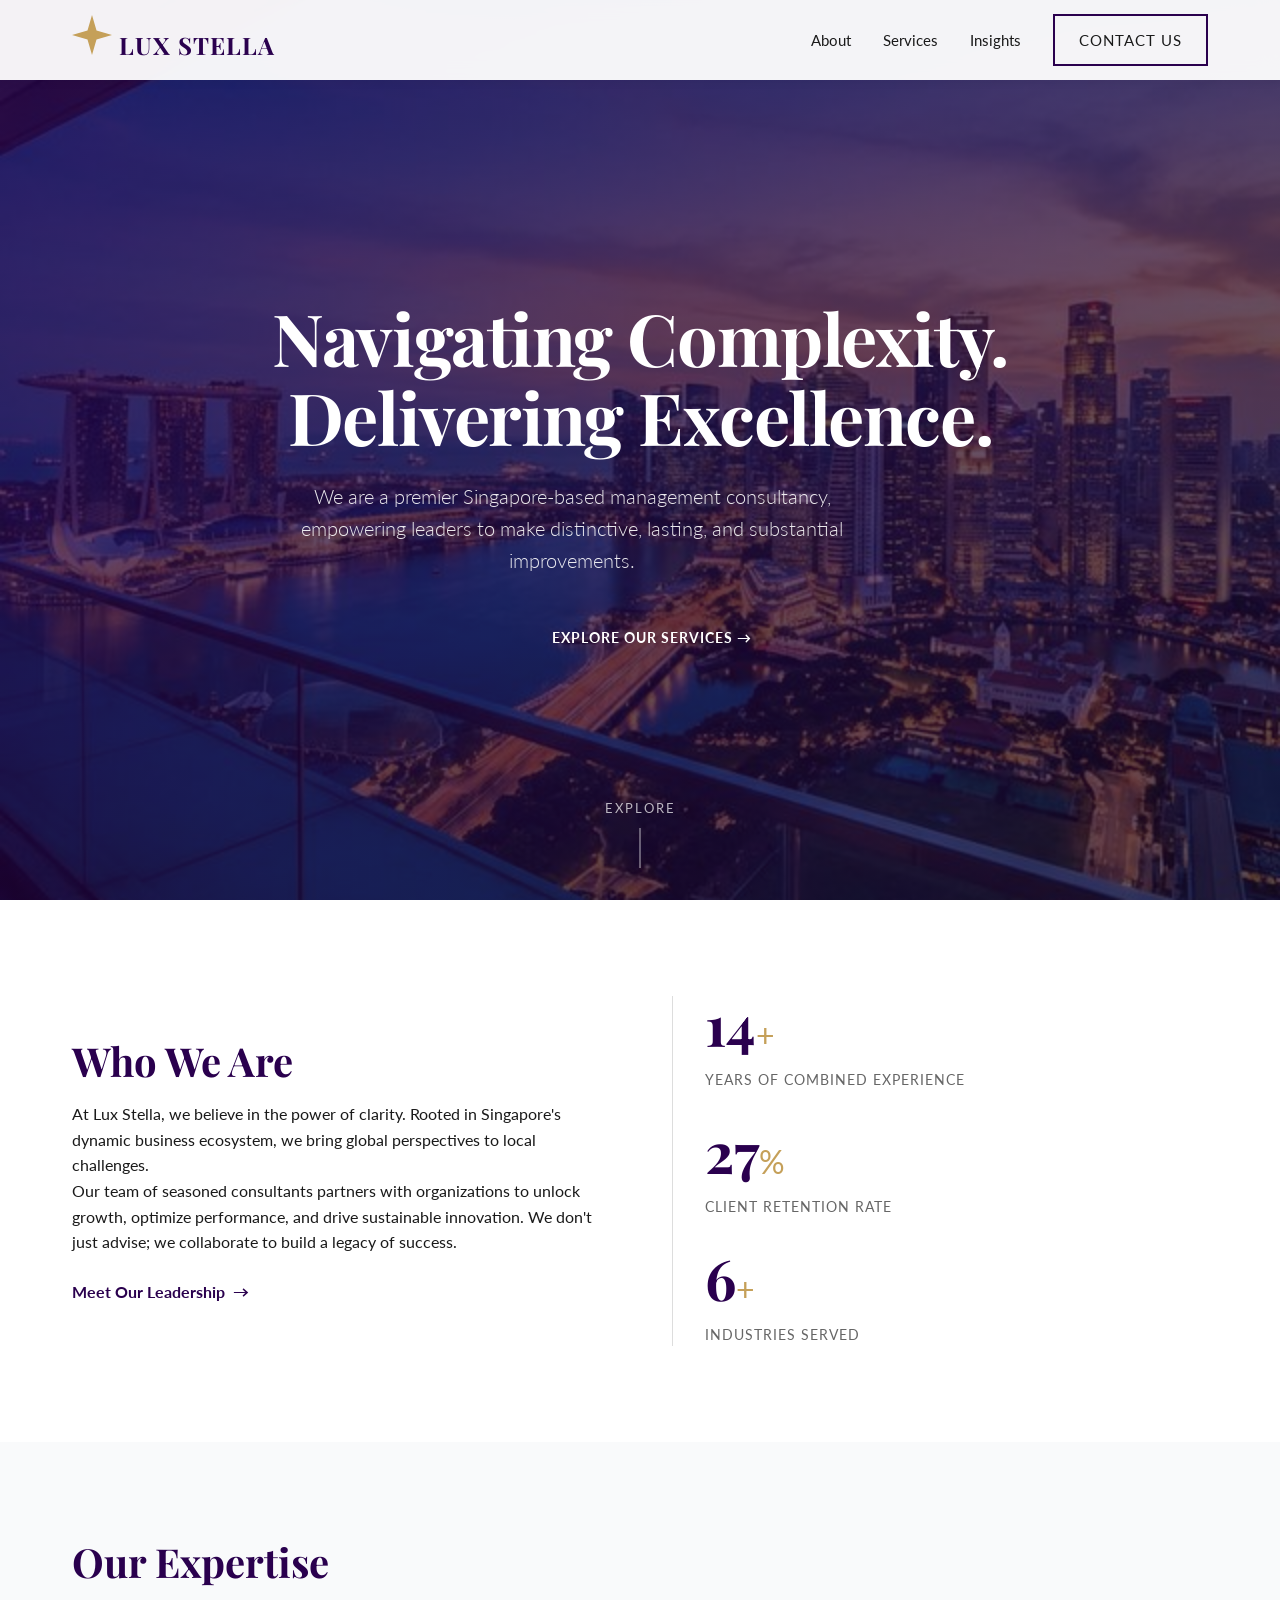
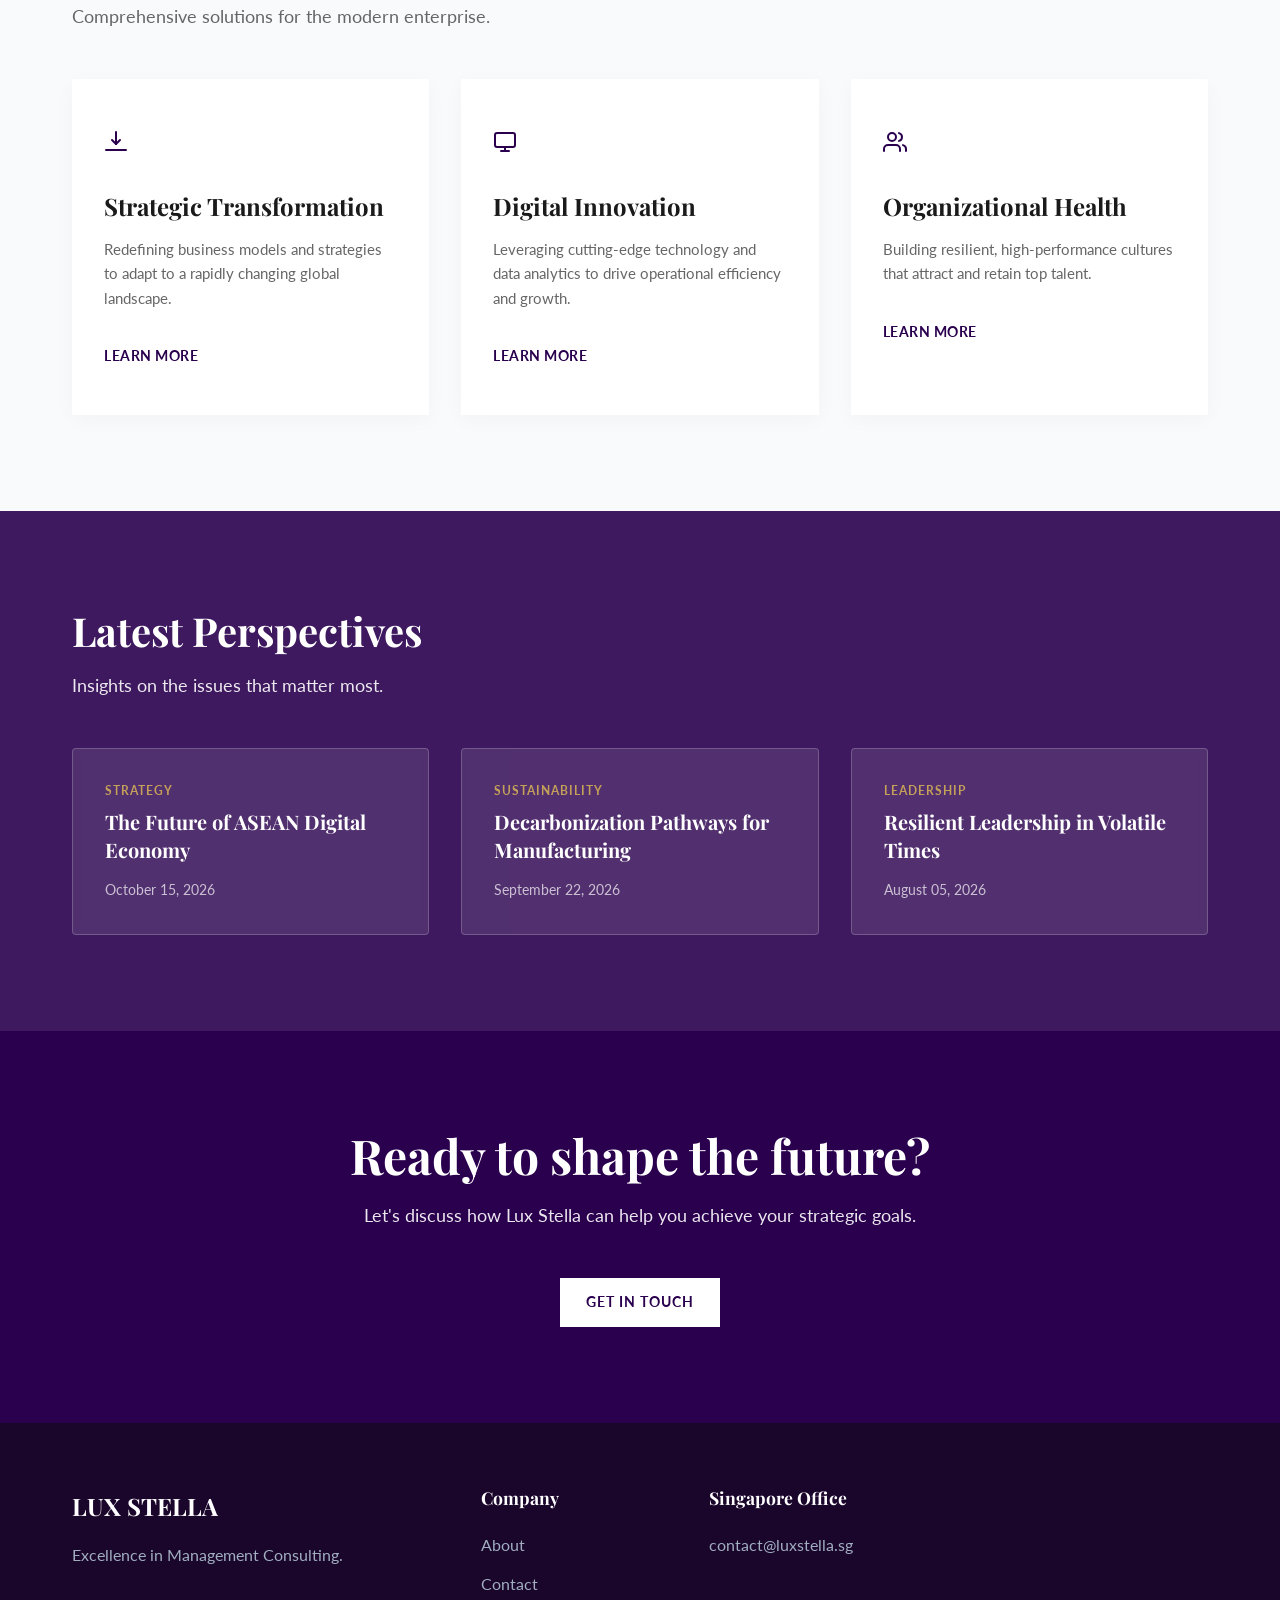
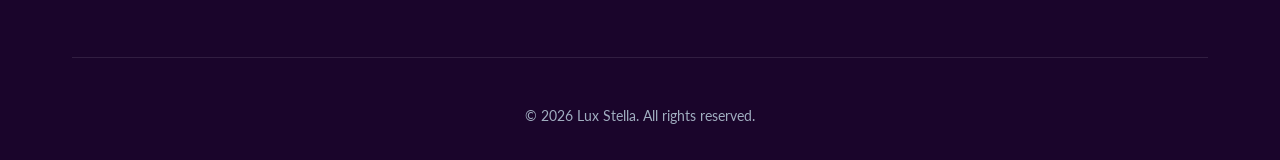
==== index.html @ b2b8a936 "Initial release" ====
<!DOCTYPE html>
<html lang="en">

<head>
    <meta charset="UTF-8">
    <meta name="viewport" content="width=device-width, initial-scale=1.0">
    <title>Lux Stella | Premier Management Consultancy</title>
    <meta name="description"
        content="Luxstella.sg is a premier Singapore-based management consultancy firm delivering strategic excellence and transformative solutions.">

    <!-- Google Fonts -->
    <link rel="preconnect" href="https://fonts.googleapis.com">
    <link rel="preconnect" href="https://fonts.gstatic.com" crossorigin>
    <link
        href="https://fonts.googleapis.com/css2?family=Playfair+Display:ital,wght@0,400;0,700;1,400&family=Lato:wght@300;400;700&display=swap"
        rel="stylesheet">

    <link rel="stylesheet" href="style.css">
</head>

<body>

    <header class="header">
        <div class="container header-container">
            <a href="#" class="logo">
                <svg width="40" height="40" viewBox="0 0 40 40" fill="none" xmlns="http://www.w3.org/2000/svg"
                    class="logo-icon">
                    <path d="M20 0L24.5 15.5L40 20L24.5 24.5L20 40L15.5 24.5L0 20L15.5 15.5L20 0Z" fill="#C5A059" />
                </svg>
                LUX STELLA
            </a>
            <nav class="nav">
                <ul class="nav-list">
                    <li><a href="#about">About</a></li>
                    <li><a href="#services">Services</a></li>
                    <li><a href="#insights">Insights</a></li>

                    <li><a href="contact.html" class="btn btn-outline">Contact Us</a></li>
                </ul>
                <button class="mobile-menu-btn" aria-label="Toggle Navigation">
                    <span></span>
                    <span></span>
                    <span></span>
                </button>
            </nav>
        </div>
    </header>

    <main>
        <section class="hero" id="hero">
            <div class="hero-overlay"></div>
            <div class="container hero-content fade-in-up">
                <h1 class="hero-title">Navigating Complexity.<br>Delivering Excellence.</h1>
                <p class="hero-subtitle">We are a premier Singapore-based management consultancy, empowering leaders to
                    make distinctive, lasting, and substantial improvements.</p>
                <div class="hero-buttons">
                    <a href="#services" class="btn btn-text">Explore Our Services &rarr;</a>
                </div>
            </div>
            <div class="scroll-indicator">
                <span>Explore</span>
                <div class="line"></div>
            </div>
        </section>

        <section class="about section" id="about">
            <div class="container">
                <div class="grid-2-col">
                    <div class="about-text fade-in-left">
                        <h2 class="section-title">Who We Are</h2>
                        <p class="section-desc">At Lux Stella, we believe in the power of clarity. Rooted in Singapore's
                            dynamic business ecosystem, we bring global perspectives to local challenges.</p>
                        <p>Our team of seasoned consultants partners with organizations to unlock growth, optimize
                            performance, and drive sustainable innovation. We don't just advise; we collaborate to build
                            a legacy of success.</p>
                        <a href="#team" class="link-arrow">Meet Our Leadership</a>
                    </div>
                    <div class="about-stats fade-in-right">
                        <div class="stat-item">
                            <span class="stat-number" data-target="50">0</span><span class="stat-symbol">+</span>
                            <span class="stat-label">Years of Combined Experience</span>
                        </div>
                        <div class="stat-item">
                            <span class="stat-number" data-target="100">0</span><span class="stat-symbol">%</span>
                            <span class="stat-label">Client Retention Rate</span>
                        </div>
                        <div class="stat-item">
                            <span class="stat-number" data-target="20">0</span><span class="stat-symbol">+</span>
                            <span class="stat-label">Industries Served</span>
                        </div>
                    </div>
                </div>
            </div>
        </section>

        <section class="services section bg-light" id="services">
            <div class="container">
                <div class="section-header text-center fade-in-up">
                    <h2 class="section-title">Our Expertise</h2>
                    <p class="section-subtitle">Comprehensive solutions for the modern enterprise.</p>
                </div>
                <div class="services-grid">
                    <div class="service-card fade-in-up delay-100">
                        <div class="service-icon">
                            <svg xmlns="http://www.w3.org/2000/svg" width="24" height="24" viewBox="0 0 24 24"
                                fill="none" stroke="currentColor" stroke-width="2" stroke-linecap="round"
                                stroke-linejoin="round">
                                <path d="M2 20h20" />
                                <path d="m16 10-4 4-4-4" />
                                <path d="M12 2v12" />
                            </svg>
                        </div>
                        <h3>Strategic Transformation</h3>
                        <p>Redefining business models and strategies to adapt to a rapidly changing global landscape.
                        </p>
                        <a href="#" class="service-link">Learn more</a>
                    </div>
                    <div class="service-card fade-in-up delay-200">
                        <div class="service-icon">
                            <svg xmlns="http://www.w3.org/2000/svg" width="24" height="24" viewBox="0 0 24 24"
                                fill="none" stroke="currentColor" stroke-width="2" stroke-linecap="round"
                                stroke-linejoin="round">
                                <rect width="20" height="14" x="2" y="3" rx="2" />
                                <line x1="8" x2="16" y1="21" y2="21" />
                                <line x1="12" x2="12" y1="17" y2="21" />
                            </svg>
                        </div>
                        <h3>Digital Innovation</h3>
                        <p>Leveraging cutting-edge technology and data analytics to drive operational efficiency and
                            growth.</p>
                        <a href="#" class="service-link">Learn more</a>
                    </div>
                    <div class="service-card fade-in-up delay-300">
                        <div class="service-icon">
                            <svg xmlns="http://www.w3.org/2000/svg" width="24" height="24" viewBox="0 0 24 24"
                                fill="none" stroke="currentColor" stroke-width="2" stroke-linecap="round"
                                stroke-linejoin="round">
                                <path d="M17 21v-2a4 4 0 0 0-4-4H5a4 4 0 0 0-4 4v2" />
                                <circle cx="9" cy="7" r="4" />
                                <path d="M23 21v-2a4 4 0 0 0-3-3.87" />
                                <path d="M16 3.13a4 4 0 0 1 0 7.75" />
                            </svg>
                        </div>
                        <h3>Organizational Health</h3>
                        <p>Building resilient, high-performance cultures that attract and retain top talent.</p>
                        <a href="#" class="service-link">Learn more</a>
                    </div>
                </div>
            </div>
        </section>

        <section class="insights section" id="insights">
            <div class="container">
                <div class="section-header text-center fade-in-up">
                    <h2 class="section-title" style="color: white;">Latest Perspectives</h2>
                    <p class="section-subtitle" style="color: rgba(255,255,255,0.9);">Insights on the issues that matter
                        most.</p>
                </div>
                <div class="insights-grid">
                    <div class="insight-card fade-in-up delay-100">
                        <div class="insight-content">
                            <div class="insight-category">Strategy</div>
                            <h3 class="insight-title">The Future of ASEAN Digital Economy</h3>
                            <div class="insight-date">October 15, 2026</div>
                        </div>
                    </div>
                    <div class="insight-card fade-in-up delay-200">
                        <div class="insight-content">
                            <div class="insight-category">Sustainability</div>
                            <h3 class="insight-title">Decarbonization Pathways for Manufacturing</h3>
                            <div class="insight-date">September 22, 2026</div>
                        </div>
                    </div>
                    <div class="insight-card fade-in-up delay-300">
                        <div class="insight-content">
                            <div class="insight-category">Leadership</div>
                            <h3 class="insight-title">Resilient Leadership in Volatile Times</h3>
                            <div class="insight-date">August 05, 2026</div>
                        </div>
                    </div>
                </div>
            </div>
        </section>







        <section class="cta section" id="contact">
            <div class="container cta-container fade-in-up">
                <h2 class="cta-title">Ready to shape the future?</h2>
                <p class="cta-desc">Let's discuss how Lux Stella can help you achieve your strategic goals.</p>
                <a href="contact.html" class="btn btn-white">Get in Touch</a>
            </div>
        </section>
    </main>

    <footer class="footer">
        <div class="container">
            <div class="footer-grid">
                <div class="footer-brand">
                    <a href="#" class="logo-footer">LUX STELLA</a>
                    <p>Excellence in Management Consulting.</p>
                </div>
                <div class="footer-links">
                    <h4>Company</h4>
                    <ul>
                        <li><a href="#about">About</a></li>

                        <li><a href="contact.html">Contact</a></li>
                    </ul>
                </div>

                <div class="footer-contact">
                    <h4>Singapore Office</h4>
                    <p>contact@luxstella.sg</p>
                </div>
            </div>
            <div class="footer-bottom">
                <p>&copy; 2026 Lux Stella. All rights reserved.</p>
            </div>
        </div>
    </footer>

    <script src="script.js"></script>
</body>

</html>
---- style.css ----
:root {
    --primary-color: #2A004E;
    /* Deep Regal Purple */
    --accent-color: #C5A059;
    /* Muted Gold */
    --text-dark: #1A1A1A;
    --text-light: #F5F5F5;
    --bg-light: #F9FAFB;
    --white: #FFFFFF;
    --transition-speed: 0.4s;
    --font-heading: 'Playfair Display', serif;
    --font-body: 'Lato', sans-serif;
}

/* ... existing code ... */

/* Fallback/Overlay if image fails or for readability */
.hero-overlay {
    position: absolute;
    top: 0;
    left: 0;
    width: 100%;
    height: 100%;
    background: linear-gradient(135deg, rgba(42, 0, 78, 0.85) 0%, rgba(0, 0, 0, 0.6) 100%);
    z-index: 1;
}

/* ... existing code ... */

.image-divider::before {
    content: '';
    position: absolute;
    top: 0;
    left: 0;
    width: 100%;
    height: 100%;
    background: rgba(42, 0, 78, 0.6);
    /* Purple overlay */
}

/* ... existing code ... */

/* Footer */
.footer {
    background-color: #1a052b;
    /* Darker purple/black for footer */
    color: #a0aec0;
    padding: 4rem 0 2rem;
}

* {
    margin: 0;
    padding: 0;
    box-sizing: border-box;
}

html {
    scroll-behavior: smooth;
}

body {
    font-family: var(--font-body);
    color: var(--text-dark);
    line-height: 1.6;
    background-color: var(--white);
    overflow-x: hidden;
}

/* Typography */
h1,
h2,
h3,
h4,
h5,
h6 {
    font-family: var(--font-heading);
    font-weight: 700;
    line-height: 1.2;
}

a {
    text-decoration: none;
    color: inherit;
    transition: color var(--transition-speed) ease;
}

ul {
    list-style: none;
}

.container {
    max-width: 1200px;
    margin: 0 auto;
    padding: 0 2rem;
}

.section {
    padding: 6rem 0;
}

.section-title {
    font-size: 2.5rem;
    margin-bottom: 1rem;
    color: var(--primary-color);
}

.section-subtitle {
    font-size: 1.125rem;
    color: #666;
    margin-bottom: 3rem;
}

.bg-light {
    background-color: var(--bg-light);
}

/* Header */
.header {
    position: fixed;
    top: 0;
    left: 0;
    width: 100%;
    z-index: 1000;
    background: rgba(255, 255, 255, 0.95);
    backdrop-filter: blur(10px);
    box-shadow: 0 2px 10px rgba(0, 0, 0, 0.05);
    transition: transform 0.3s ease;
}

.header-container {
    display: flex;
    justify-content: space-between;
    align-items: center;
    height: 80px;
}

.logo {
    font-family: var(--font-heading);
    font-size: 1.5rem;
    font-weight: 700;
    letter-spacing: 1px;
    color: var(--primary-color);
}

.logo .highlight {
    color: var(--accent-color);
}

.nav-list {
    display: flex;
    gap: 2rem;
    align-items: center;
}

.nav-list a {
    font-weight: 400;
    font-size: 0.95rem;
    color: var(--text-dark);
    position: relative;
}

.nav-list a:not(.btn)::after {
    content: '';
    position: absolute;
    width: 0;
    height: 2px;
    bottom: -4px;
    left: 0;
    background-color: var(--accent-color);
    transition: width var(--transition-speed);
}

.nav-list a:not(.btn):hover::after {
    width: 100%;
}

.btn {
    display: inline-block;
    padding: 0.75rem 1.5rem;
    border-radius: 0;
    /* Professional sharp edges */
    font-weight: 700;
    text-transform: uppercase;
    font-size: 0.85rem;
    letter-spacing: 1px;
    transition: all var(--transition-speed);
}

.btn-outline {
    border: 2px solid var(--primary-color);
    color: var(--primary-color);
}

.btn-outline:hover {
    background-color: var(--primary-color);
    color: var(--white);
}

.btn-primary {
    background-color: var(--accent-color);
    color: var(--white);
    border: 2px solid var(--accent-color);
}

.btn-primary:hover {
    background-color: transparent;
    color: var(--accent-color);
}

.btn-text {
    color: var(--white);
    margin-left: 1.5rem;
    position: relative;
}

.btn-text::after {
    content: '';
    position: absolute;
    width: 100%;
    height: 1px;
    bottom: -2px;
    left: 0;
    background-color: var(--white);
    transform: scaleX(0);
    transform-origin: right;
    transition: transform var(--transition-speed);
}

.btn-text:hover::after {
    transform: scaleX(1);
    transform-origin: left;
}

.btn-white {
    background-color: var(--white);
    color: var(--primary-color);
    border: 2px solid var(--white);
}

.btn-white:hover {
    background-color: transparent;
    color: var(--white);
}


/* Mobile Menu */
.mobile-menu-btn {
    display: none;
    background: none;
    border: none;
    cursor: pointer;
    flex-direction: column;
    gap: 5px;
}

.mobile-menu-btn span {
    width: 25px;
    height: 2px;
    background-color: var(--primary-color);
}

/* Hero Section */
.hero {
    position: relative;
    height: 100vh;
    display: flex;
    align-items: center;
    justify-content: center;
    color: var(--white);
    background: linear-gradient(135deg, rgba(42, 0, 78, 0.75) 0%, rgba(26, 5, 43, 0.65) 100%), url('hero-bg.png');
    background-size: cover;
    background-position: center;
    background-attachment: fixed;
    text-align: center;
    padding: 0 1rem;
}

/* Fallback/Overlay if image fails or for readability */
.hero-overlay {
    display: none;
}

.hero-content {
    position: relative;
    z-index: 2;
    max-width: 800px;
    margin-top: 60px;
    /* Offset for header */
}

.hero-title {
    font-size: 4.5rem;
    margin-bottom: 1.5rem;
    line-height: 1.1;
    letter-spacing: -0.02em;
}

.hero-subtitle {
    font-size: 1.25rem;
    margin-bottom: 2.5rem;
    max-width: 600px;
    opacity: 0.9;
    font-weight: 300;
}

.scroll-indicator {
    position: absolute;
    bottom: 2rem;
    left: 50%;
    transform: translateX(-50%);
    z-index: 2;
    display: flex;
    flex-direction: column;
    align-items: center;
    color: var(--white);
    font-size: 0.8rem;
    letter-spacing: 2px;
    text-transform: uppercase;
    opacity: 0.7;
}

.scroll-indicator .line {
    width: 1px;
    height: 40px;
    background-color: var(--white);
    margin-top: 10px;
    animation: scrollLine 2s infinite;
}

@keyframes scrollLine {
    0% {
        transform: scaleY(0);
        transform-origin: top;
    }

    50% {
        transform: scaleY(1);
        transform-origin: top;
    }

    51% {
        transform: scaleY(1);
        transform-origin: bottom;
    }

    100% {
        transform: scaleY(0);
        transform-origin: bottom;
    }
}

/* About Section */
.grid-2-col {
    display: grid;
    grid-template-columns: 1fr 1fr;
    gap: 4rem;
    align-items: center;
}

.link-arrow {
    display: inline-flex;
    align-items: center;
    margin-top: 1.5rem;
    font-weight: 700;
    color: var(--primary-color);
}

.link-arrow::after {
    content: '→';
    margin-left: 0.5rem;
    transition: margin-left var(--transition-speed);
}

.link-arrow:hover::after {
    margin-left: 1rem;
}

.about-stats {
    display: grid;
    grid-template-columns: 1fr;
    gap: 2rem;
    border-left: 1px solid #ddd;
    padding-left: 2rem;
}

.stat-number {
    font-size: 3.5rem;
    font-family: var(--font-heading);
    font-weight: 700;
    color: var(--primary-color);
    line-height: 1;
}

.stat-symbol {
    font-size: 2rem;
    color: var(--accent-color);
}

.stat-label {
    display: block;
    margin-top: 0.5rem;
    font-size: 0.9rem;
    color: #666;
    text-transform: uppercase;
    letter-spacing: 1px;
}

/* Image Divider */
.image-divider {
    background-image: url('https://images.unsplash.com/photo-1497215728101-856f4ea42174?auto=format&fit=crop&q=80');
    /* Modern Office/Meeting */
    background-size: cover;
    background-position: center;
    background-attachment: fixed;
    height: 400px;
    display: flex;
    align-items: center;
    justify-content: center;
    text-align: center;
    position: relative;
    padding: 0;
}

.image-divider::before {
    content: '';
    position: absolute;
    top: 0;
    left: 0;
    width: 100%;
    height: 100%;
    background: rgba(42, 0, 78, 0.6);
    /* Purple overlay */
}

.divider-content {
    position: relative;
    z-index: 2;
    color: var(--white);
    max-width: 800px;
    padding: 2rem;
}

.divider-content h2 {
    font-size: 3rem;
    font-weight: 700;
}

@media (max-width: 768px) {
    .divider-content h2 {
        font-size: 2rem;
    }
}

/* Services Section */
.services-grid {
    display: grid;
    grid-template-columns: repeat(3, 1fr);
    gap: 2rem;
}

.service-card {
    background: var(--white);
    padding: 3rem 2rem;
    border-top: 3px solid transparent;
    box-shadow: 0 5px 20px rgba(0, 0, 0, 0.03);
    transition: all var(--transition-speed);
}

.service-card:hover {
    transform: translateY(-10px);
    border-top-color: var(--accent-color);
    box-shadow: 0 15px 30px rgba(0, 0, 0, 0.08);
}

.service-icon {
    margin-bottom: 2rem;
    color: var(--primary-color);
}

.service-card h3 {
    margin-bottom: 1rem;
    font-size: 1.5rem;
}

.service-card p {
    color: #666;
    margin-bottom: 2rem;
    font-size: 0.95rem;
}

.service-link {
    font-size: 0.9rem;
    font-weight: 700;
    color: var(--primary-color);
    text-transform: uppercase;
    letter-spacing: 0.5px;
}

/* CTA Section */
.cta {
    background-color: var(--primary-color);
    color: var(--white);
    text-align: center;
}

.cta-title {
    font-size: 3rem;
    margin-bottom: 1rem;
    color: var(--white);
}

.cta-desc {
    margin-bottom: 3rem;
    opacity: 0.9;
    font-size: 1.125rem;
}

/* Footer */
.footer {
    background-color: #1a052b;
    /* Darker purple/black for footer */
    color: #a0aec0;
    padding: 4rem 0 2rem;
}

.footer-grid {
    display: grid;
    grid-template-columns: 2fr 1fr 1fr 1.5fr;
    gap: 3rem;
    margin-bottom: 3rem;
    padding-bottom: 3rem;
    border-bottom: 1px solid rgba(255, 255, 255, 0.1);
}

.logo-footer {
    font-family: var(--font-heading);
    font-size: 1.5rem;
    color: var(--white);
    font-weight: 700;
    display: block;
    margin-bottom: 1rem;
}

.footer h4 {
    color: var(--white);
    margin-bottom: 1.5rem;
    font-size: 1.1rem;
}

.footer ul li {
    margin-bottom: 0.8rem;
}

.footer ul li a:hover {
    color: var(--white);
    text-decoration: underline;
}

.footer-bottom {
    text-align: center;
    font-size: 0.85rem;
}

/* Animations */
.fade-in-up {
    opacity: 0;
    transform: translateY(30px);
    transition: opacity 0.8s ease-out, transform 0.8s ease-out;
}

.fade-in-up.visible {
    opacity: 1;
    transform: translateY(0);
}

.fade-in-left {
    opacity: 0;
    transform: translateX(-30px);
    transition: opacity 0.8s ease-out, transform 0.8s ease-out;
}

.fade-in-left.visible {
    opacity: 1;
    transform: translateX(0);
}

.fade-in-right {
    opacity: 0;
    transform: translateX(30px);
    transition: opacity 0.8s ease-out, transform 0.8s ease-out;
}

.fade-in-right.visible {
    opacity: 1;
    transform: translateX(0);
}

/* Insights Section */
.insights {
    background-image: url('https://images.unsplash.com/photo-1497215728101-856f4ea42174?auto=format&fit=crop&q=80');
    /* Modern Office/Meeting */
    background-size: cover;
    background-position: center;
    background-attachment: fixed;
    position: relative;
    color: var(--white);
}

.insights::before {
    content: '';
    position: absolute;
    top: 0;
    left: 0;
    width: 100%;
    height: 100%;
    background: rgba(42, 0, 78, 0.9);
    /* Stronger Purple overlay to cover blue tint */
}

.insights .container {
    position: relative;
    z-index: 2;
}

.insights-grid {
    display: grid;
    grid-template-columns: repeat(3, 1fr);
    gap: 2rem;
}

.insight-card {
    background: rgba(255, 255, 255, 0.1);
    backdrop-filter: blur(5px);
    border: 1px solid rgba(255, 255, 255, 0.2);
    border-radius: 4px;
    padding: 2rem;
    transition: all var(--transition-speed);
    cursor: pointer;
}

.insight-card:hover {
    background: rgba(255, 255, 255, 0.2);
    transform: translateY(-5px);
}

.insight-category {
    font-size: 0.75rem;
    font-weight: 700;
    text-transform: uppercase;
    color: var(--accent-color);
    letter-spacing: 1px;
    margin-bottom: 0.5rem;
}

.insight-title {
    font-size: 1.25rem;
    margin-bottom: 1rem;
    line-height: 1.4;
    color: var(--white);
}

.insight-date {
    font-size: 0.85rem;
    color: rgba(255, 255, 255, 0.7);
}

/* Responsive */
@media (max-width: 992px) {
    .services-grid {
        grid-template-columns: 1fr 1fr;
    }

    .hero-title {
        font-size: 3.5rem;
    }
}

@media (max-width: 768px) {
    .hide-mobile {
        display: none;
    }

    .mobile-menu-btn {
        display: flex;
    }

    .nav-list {
        display: none;
        /* In a real implementation, this would be a slide-out menu */
        position: absolute;
        top: 80px;
        left: 0;
        width: 100%;
        background: var(--white);
        flex-direction: column;
        padding: 2rem;
        box-shadow: 0 10px 20px rgba(0, 0, 0, 0.05);
    }

    .nav-list.active {
        display: flex;
    }

    .grid-2-col {
        grid-template-columns: 1fr;
        gap: 3rem;
    }

    .about-stats {
        border-left: none;
        border-top: 1px solid #ddd;
        padding-left: 0;
        padding-top: 2rem;
        grid-template-columns: repeat(3, 1fr);
    }

    .services-grid {
        grid-template-columns: 1fr;
    }

    .footer-grid {
        grid-template-columns: 1fr 1fr;
    }

    .hero-title {
        font-size: 2.8rem;
    }
}

@media (max-width: 480px) {
    .about-stats {
        grid-template-columns: 1fr;
    }

    .footer-grid {
        grid-template-columns: 1fr;
    }
}

.delay-100 {
    transition-delay: 0.1s;
}

.delay-200 {
    transition-delay: 0.2s;
}

.delay-300 {
    transition-delay: 0.3s;
}
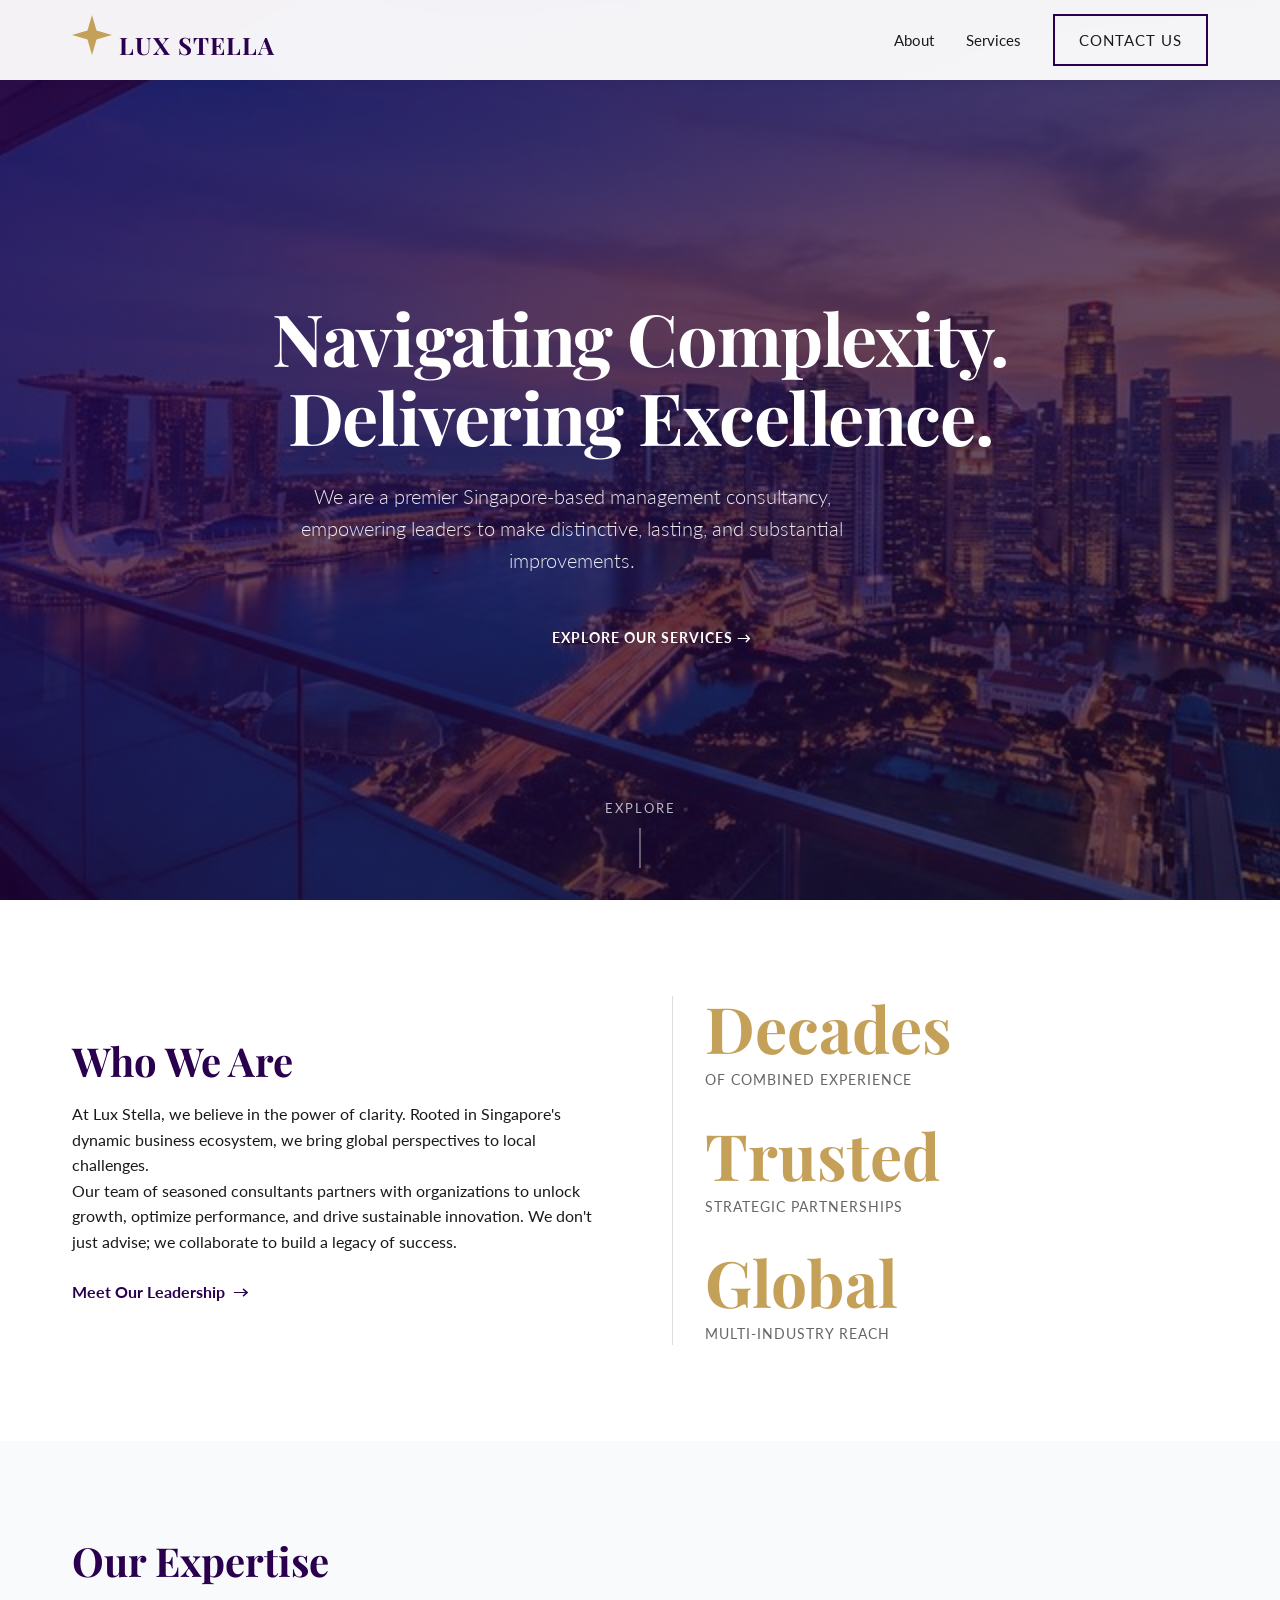
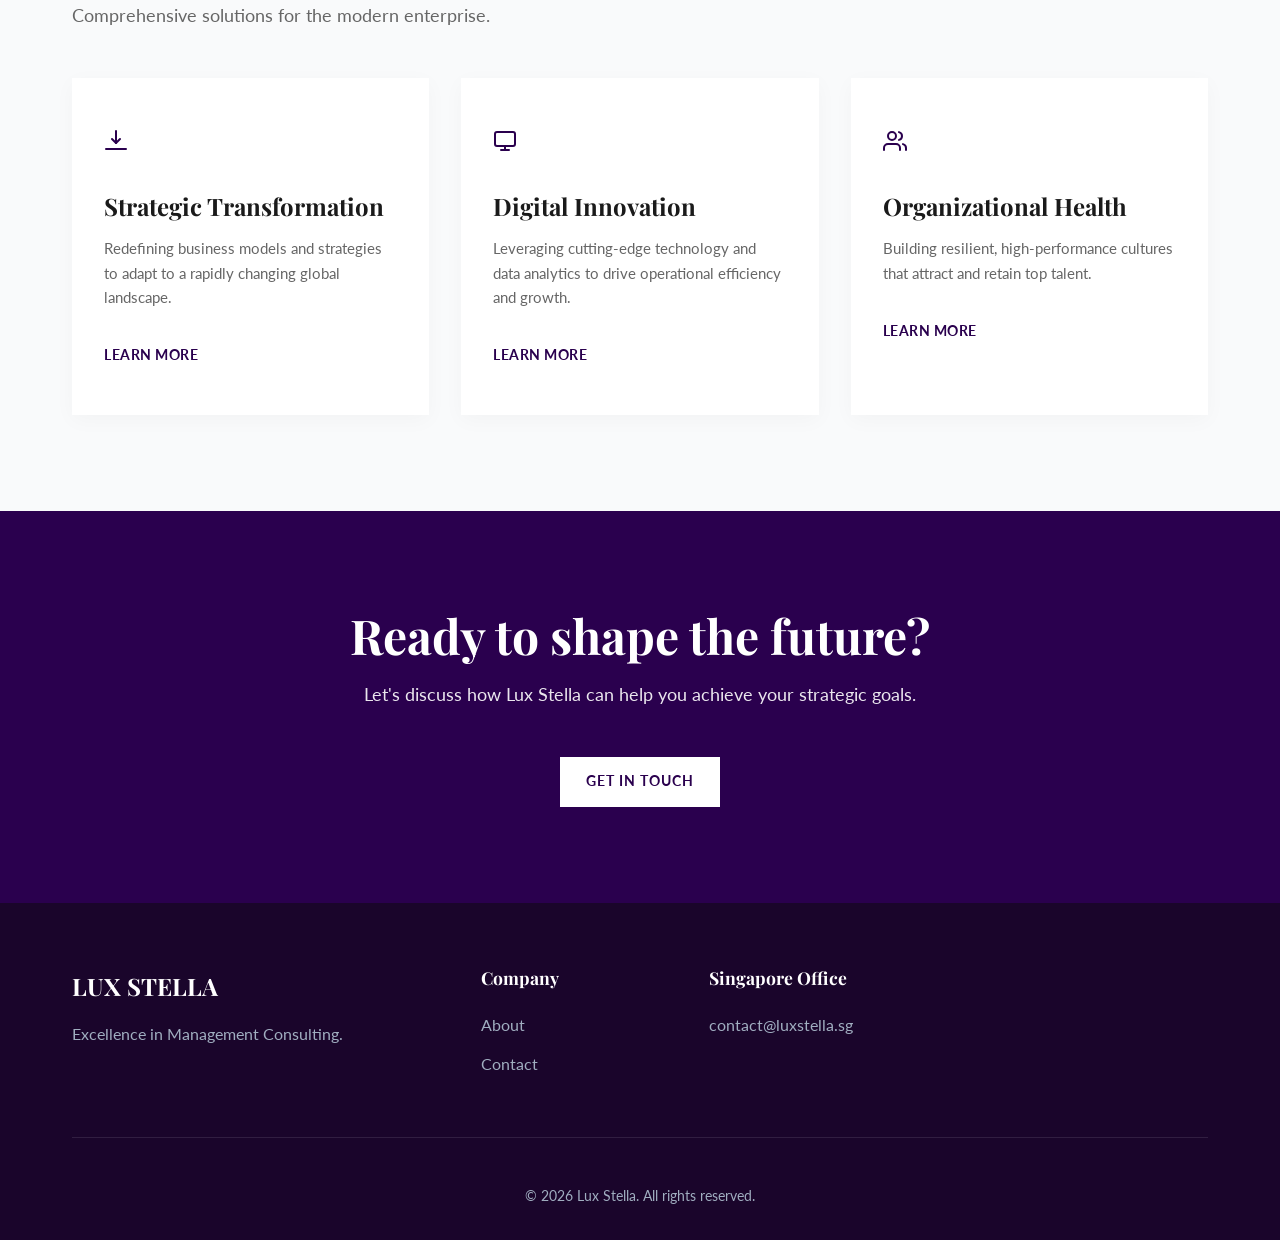
==== commit 4c647113: "Final polish: qualitative stats and removal of insights" ====
--- a/index.html
+++ b/index.html
@@ -33,8 +33,6 @@
                 <ul class="nav-list">
                     <li><a href="#about">About</a></li>
                     <li><a href="#services">Services</a></li>
-                    <li><a href="#insights">Insights</a></li>
-
                     <li><a href="contact.html" class="btn btn-outline">Contact Us</a></li>
                 </ul>
                 <button class="mobile-menu-btn" aria-label="Toggle Navigation">
@@ -77,16 +75,16 @@
                     </div>
                     <div class="about-stats fade-in-right">
                         <div class="stat-item">
-                            <span class="stat-number" data-target="50">0</span><span class="stat-symbol">+</span>
-                            <span class="stat-label">Years of Combined Experience</span>
+                            <span class="stat-number-text">Decades</span>
+                            <span class="stat-label">of Combined Experience</span>
                         </div>
                         <div class="stat-item">
-                            <span class="stat-number" data-target="100">0</span><span class="stat-symbol">%</span>
-                            <span class="stat-label">Client Retention Rate</span>
+                            <span class="stat-number-text">Trusted</span>
+                            <span class="stat-label">Strategic Partnerships</span>
                         </div>
                         <div class="stat-item">
-                            <span class="stat-number" data-target="20">0</span><span class="stat-symbol">+</span>
-                            <span class="stat-label">Industries Served</span>
+                            <span class="stat-number-text">Global</span>
+                            <span class="stat-label">Multi-Industry Reach</span>
                         </div>
                     </div>
                 </div>
@@ -149,37 +147,8 @@
             </div>
         </section>
 
-        <section class="insights section" id="insights">
-            <div class="container">
-                <div class="section-header text-center fade-in-up">
-                    <h2 class="section-title" style="color: white;">Latest Perspectives</h2>
-                    <p class="section-subtitle" style="color: rgba(255,255,255,0.9);">Insights on the issues that matter
-                        most.</p>
-                </div>
-                <div class="insights-grid">
-                    <div class="insight-card fade-in-up delay-100">
-                        <div class="insight-content">
-                            <div class="insight-category">Strategy</div>
-                            <h3 class="insight-title">The Future of ASEAN Digital Economy</h3>
-                            <div class="insight-date">October 15, 2026</div>
-                        </div>
-                    </div>
-                    <div class="insight-card fade-in-up delay-200">
-                        <div class="insight-content">
-                            <div class="insight-category">Sustainability</div>
-                            <h3 class="insight-title">Decarbonization Pathways for Manufacturing</h3>
-                            <div class="insight-date">September 22, 2026</div>
-                        </div>
-                    </div>
-                    <div class="insight-card fade-in-up delay-300">
-                        <div class="insight-content">
-                            <div class="insight-category">Leadership</div>
-                            <h3 class="insight-title">Resilient Leadership in Volatile Times</h3>
-                            <div class="insight-date">August 05, 2026</div>
-                        </div>
-                    </div>
-                </div>
-            </div>
+        </div>
+        </div>
         </section>
 
 
@@ -208,7 +177,6 @@
                     <h4>Company</h4>
                     <ul>
                         <li><a href="#about">About</a></li>
-
                         <li><a href="contact.html">Contact</a></li>
                     </ul>
                 </div>
--- a/style.css
+++ b/style.css
@@ -488,6 +488,31 @@
     font-size: 0.95rem;
 }
 
+/* Stat Number Text Alternative */
+.stat-number-text {
+    font-size: 4rem;
+    line-height: 1;
+    font-weight: 700;
+    color: var(--accent-color);
+    display: block;
+    margin-bottom: 0.5rem;
+    font-family: 'Playfair Display', serif;
+    /* Removed opacity: 0 to ensure visibility. Parent container handles fade-in. */
+}
+
+.visible .stat-number-text {
+    animation: fadeInUp 0.8s ease-out forwards;
+    animation-delay: 0.3s;
+}
+
+.visible .stat-item:nth-child(2) .stat-number-text {
+    animation-delay: 0.5s;
+}
+
+.visible .stat-item:nth-child(3) .stat-number-text {
+    animation-delay: 0.7s;
+}
+
 .service-link {
     font-size: 0.9rem;
     font-weight: 700;
